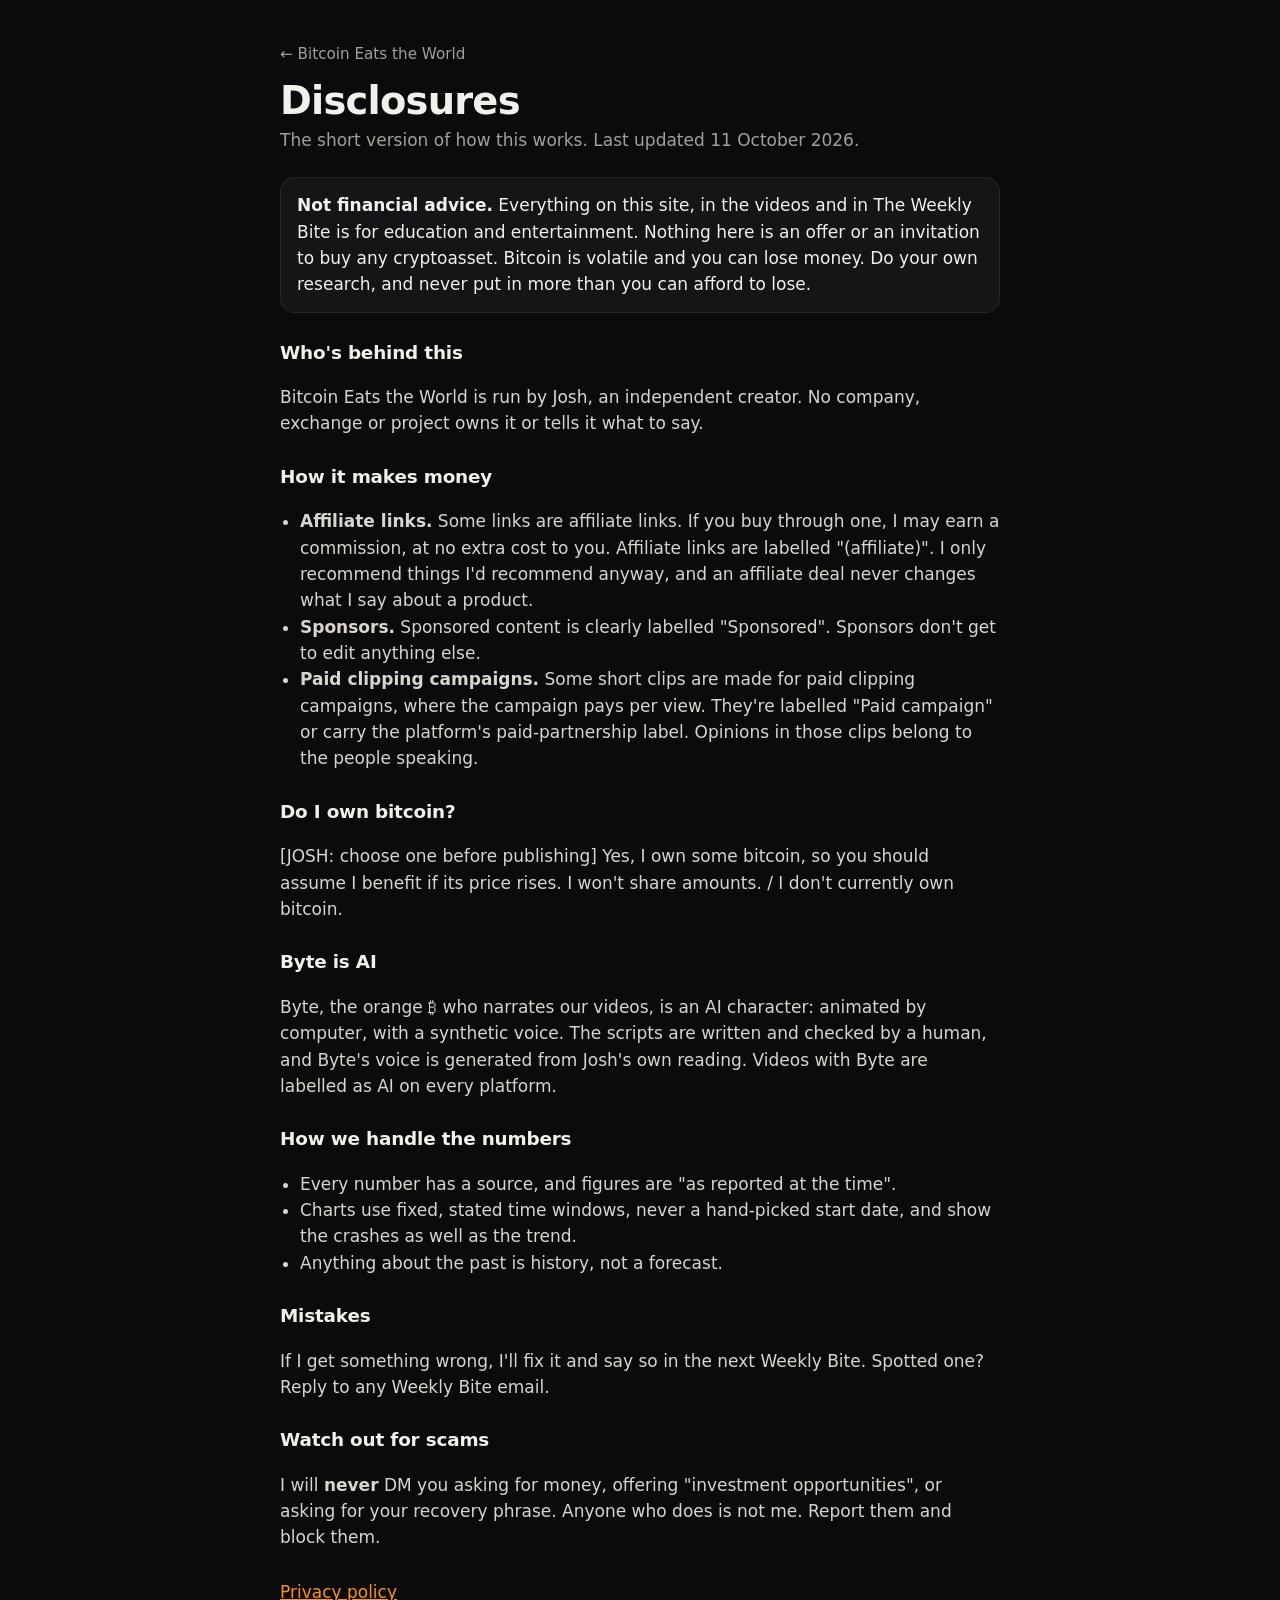
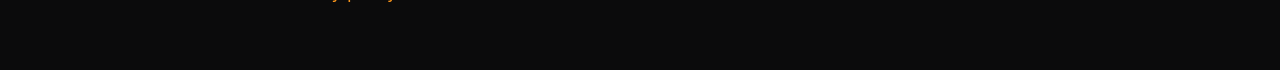
==== disclosures.html @ c58297c7 "Draft disclosures page; link it from the home and prices footers Co-Authored-By: Claude Opus 5.5 <no" ====
<!doctype html>
<html lang="en">
<head>
  <meta charset="utf-8">
  <meta name="viewport" content="width=device-width, initial-scale=1">
  <title>Disclosures | Bitcoin Eats the World</title>
  <meta name="description" content="How Bitcoin Eats the World makes money, what's sponsored or affiliate, how Byte (our AI narrator) works, and how we handle mistakes.">
  <link rel="icon" href="brand/betw-icon-512.png" type="image/png">
  <link rel="canonical" href="https://bitcoineatstheworld.com/disclosures">
  <link rel="stylesheet" href="styles.css?v=2">
  <style>
    .doc { padding: 40px 0 48px; }
    .doc a.home { color: var(--muted); text-decoration: none; font-size: .95rem; }
    .doc h1 { font-size: clamp(1.8rem, 6vw, 2.4rem); margin: 14px 0 6px; }
    .doc .updated { color: var(--muted); margin: 0 0 24px; }
    .doc h2 { font-size: 1.15rem; margin: 26px 0 6px; }
    .doc p, .doc li { color: #d8d5cf; }
    .doc ul { padding-left: 20px; }
    .doc .box { background: var(--panel); border: 1px solid var(--line); border-radius: var(--radius); padding: 14px 16px; margin: 18px 0; }
  </style>
</head>
<body>
<main class="wrap doc">
  <a class="home" href="./">← Bitcoin Eats the World</a>
  <h1>Disclosures</h1>
  <p class="updated">The short version of how this works. Last updated 11 October 2026.</p>

  <div class="box"><strong>Not financial advice.</strong> Everything on this site, in the videos and in The Weekly Bite is for education and entertainment. Nothing here is an offer or an invitation to buy any cryptoasset. Bitcoin is volatile and you can lose money. Do your own research, and never put in more than you can afford to lose.</div>

  <h2>Who's behind this</h2>
  <p>Bitcoin Eats the World is run by Josh, an independent creator. No company, exchange or project owns it or tells it what to say.</p>

  <h2>How it makes money</h2>
  <ul>
    <li><strong>Affiliate links.</strong> Some links are affiliate links. If you buy through one, I may earn a commission, at no extra cost to you. Affiliate links are labelled "(affiliate)". I only recommend things I'd recommend anyway, and an affiliate deal never changes what I say about a product.</li>
    <li><strong>Sponsors.</strong> Sponsored content is clearly labelled "Sponsored". Sponsors don't get to edit anything else.</li>
    <li><strong>Paid clipping campaigns.</strong> Some short clips are made for paid clipping campaigns, where the campaign pays per view. They're labelled "Paid campaign" or carry the platform's paid-partnership label. Opinions in those clips belong to the people speaking.</li>
  </ul>

  <h2>Do I own bitcoin?</h2>
  <p>[JOSH: choose one before publishing] Yes, I own some bitcoin, so you should assume I benefit if its price rises. I won't share amounts. / I don't currently own bitcoin.</p>

  <h2>Byte is AI</h2>
  <p>Byte, the orange ₿ who narrates our videos, is an AI character: animated by computer, with a synthetic voice. The scripts are written and checked by a human, and Byte's voice is generated from Josh's own reading. Videos with Byte are labelled as AI on every platform.</p>

  <h2>How we handle the numbers</h2>
  <ul>
    <li>Every number has a source, and figures are "as reported at the time".</li>
    <li>Charts use fixed, stated time windows, never a hand-picked start date, and show the crashes as well as the trend.</li>
    <li>Anything about the past is history, not a forecast.</li>
  </ul>

  <h2>Mistakes</h2>
  <p>If I get something wrong, I'll fix it and say so in the next Weekly Bite. Spotted one? Reply to any Weekly Bite email.</p>

  <h2>Watch out for scams</h2>
  <p>I will <strong>never</strong> DM you asking for money, offering "investment opportunities", or asking for your recovery phrase. Anyone who does is not me. Report them and block them.</p>

  <p style="margin-top:28px"><a href="privacy.html">Privacy policy</a></p>
</main>
</body>
</html>
---- styles.css ----
:root {
  --bg: #0b0b0c;
  --panel: #151517;
  --line: #26262a;
  --text: #f2f0eb;
  --muted: #a3a09a;
  --orange: #f7931a;
  --orange-ink: #1a1206;
  --radius: 14px;
  --max: 720px;
  color-scheme: dark;
}

* { box-sizing: border-box; }

html { -webkit-text-size-adjust: 100%; }

body {
  margin: 0;
  background: var(--bg);
  color: var(--text);
  font: 17px/1.55 "Inter", system-ui, -apple-system, "Segoe UI", Roboto, sans-serif;
}

a { color: var(--orange); }

.wrap { max-width: var(--max); margin: 0 auto; padding: 0 16px; }

/* Hero */
.hero { padding: 56px 0 28px; text-align: center; }
.mark {
  width: 76px; height: 76px; margin: 0 auto 18px; display: block;
  border-radius: 20px;
}
h1 {
  font-size: clamp(2rem, 7vw, 3.1rem); line-height: 1.05; margin: 0 0 12px;
  letter-spacing: -0.02em; font-weight: 800;
}
h1 span { color: var(--orange); }
.lede { color: var(--muted); font-size: 1.1rem; margin: 0 auto; max-width: 34ch; }

/* Social buttons */
.socials {
  display: grid; grid-template-columns: repeat(2, 1fr); gap: 10px;
  margin: 28px 0 8px;
}
.socials a {
  display: flex; align-items: center; justify-content: center; gap: 10px;
  padding: 14px 12px; border-radius: var(--radius);
  background: var(--panel); border: 1px solid var(--line);
  color: var(--text); text-decoration: none; font-weight: 600;
  transition: border-color .15s, transform .15s;
}
.socials a:hover { border-color: var(--orange); transform: translateY(-1px); }
.socials svg { width: 22px; height: 22px; flex: none; }

/* Sections */
section { padding: 36px 0; border-top: 1px solid var(--line); }
h2 { font-size: 1.45rem; margin: 0 0 6px; letter-spacing: -0.01em; }
.sub { color: var(--muted); margin: 0 0 20px; }

/* Signup */
.signup {
  background: linear-gradient(160deg, #1d1609, var(--panel) 60%);
  border: 1px solid #3a2a12; border-radius: var(--radius);
  padding: 24px 20px;
}
.signup .sub { margin-bottom: 14px; }
.signup-slot { min-height: 60px; }
.signup-fallback {
  display: flex; flex-wrap: wrap; align-items: center; gap: 10px; color: var(--muted);
}
.btn {
  display: inline-block; padding: 12px 18px; border-radius: 10px;
  background: var(--orange); color: var(--orange-ink); font-weight: 700; text-decoration: none;
}
.fineprint { color: var(--muted); font-size: .85rem; margin: 12px 0 0; }

/* Clips */
.clips {
  display: grid; gap: 12px; max-width: 460px; margin: 0 auto;
  grid-template-columns: repeat(auto-fit, minmax(140px, 1fr));
}
.clip {
  position: relative; aspect-ratio: 9 / 16; border-radius: var(--radius); overflow: hidden;
  background: #000; border: 1px solid var(--line);
}
.clip button {
  all: unset; cursor: pointer; position: absolute; inset: 0; display: block;
}
.clip img { width: 100%; height: 100%; object-fit: cover; display: block; opacity: .9; }
.clip .play {
  position: absolute; left: 50%; top: 50%; width: 60px; height: 60px; margin: -30px 0 0 -30px;
  border-radius: 50%; background: rgba(0,0,0,.55); display: grid; place-items: center;
}
.clip .play::after {
  content: ""; border-left: 18px solid #fff; border-top: 11px solid transparent;
  border-bottom: 11px solid transparent; margin-left: 5px;
}
.clip .cap {
  position: absolute; left: 0; right: 0; bottom: 0; padding: 28px 10px 10px;
  background: linear-gradient(transparent, rgba(0,0,0,.85));
  font-size: .82rem; line-height: 1.3; font-weight: 600;
}
.clip .tag {
  position: absolute; top: 8px; left: 8px; font-size: .7rem; font-weight: 700;
  background: rgba(0,0,0,.7); padding: 3px 7px; border-radius: 6px; color: var(--muted);
}
.clip iframe { position: absolute; inset: 0; width: 100%; height: 100%; border: 0; }

/* Start here cards */
.cards { display: grid; gap: 10px; }
.card {
  background: var(--panel); border: 1px solid var(--line); border-radius: var(--radius);
  padding: 16px 18px;
}
.card h3 { margin: 0 0 4px; font-size: 1.05rem; }
.card p { margin: 0; color: var(--muted); font-size: .95rem; }
.card a { font-weight: 600; }

/* Footer */
footer {
  border-top: 1px solid var(--line); padding: 28px 0 48px; color: var(--muted); font-size: .85rem;
}
footer p { margin: 0 0 8px; }

/* Plain text pages */
.doc { padding: 40px 0 20px; }
.doc h1 { font-size: 2rem; text-align: left; }
.doc h2 { margin-top: 28px; font-size: 1.15rem; }
.doc p, .doc li { color: #d8d5cf; }

@media (min-width: 640px) {
  .socials { grid-template-columns: repeat(4, 1fr); }
}

/* Beehiiv's form iframe: matching color-scheme lets its transparent background show through on this dark page */
.signup-slot iframe { color-scheme: normal; }
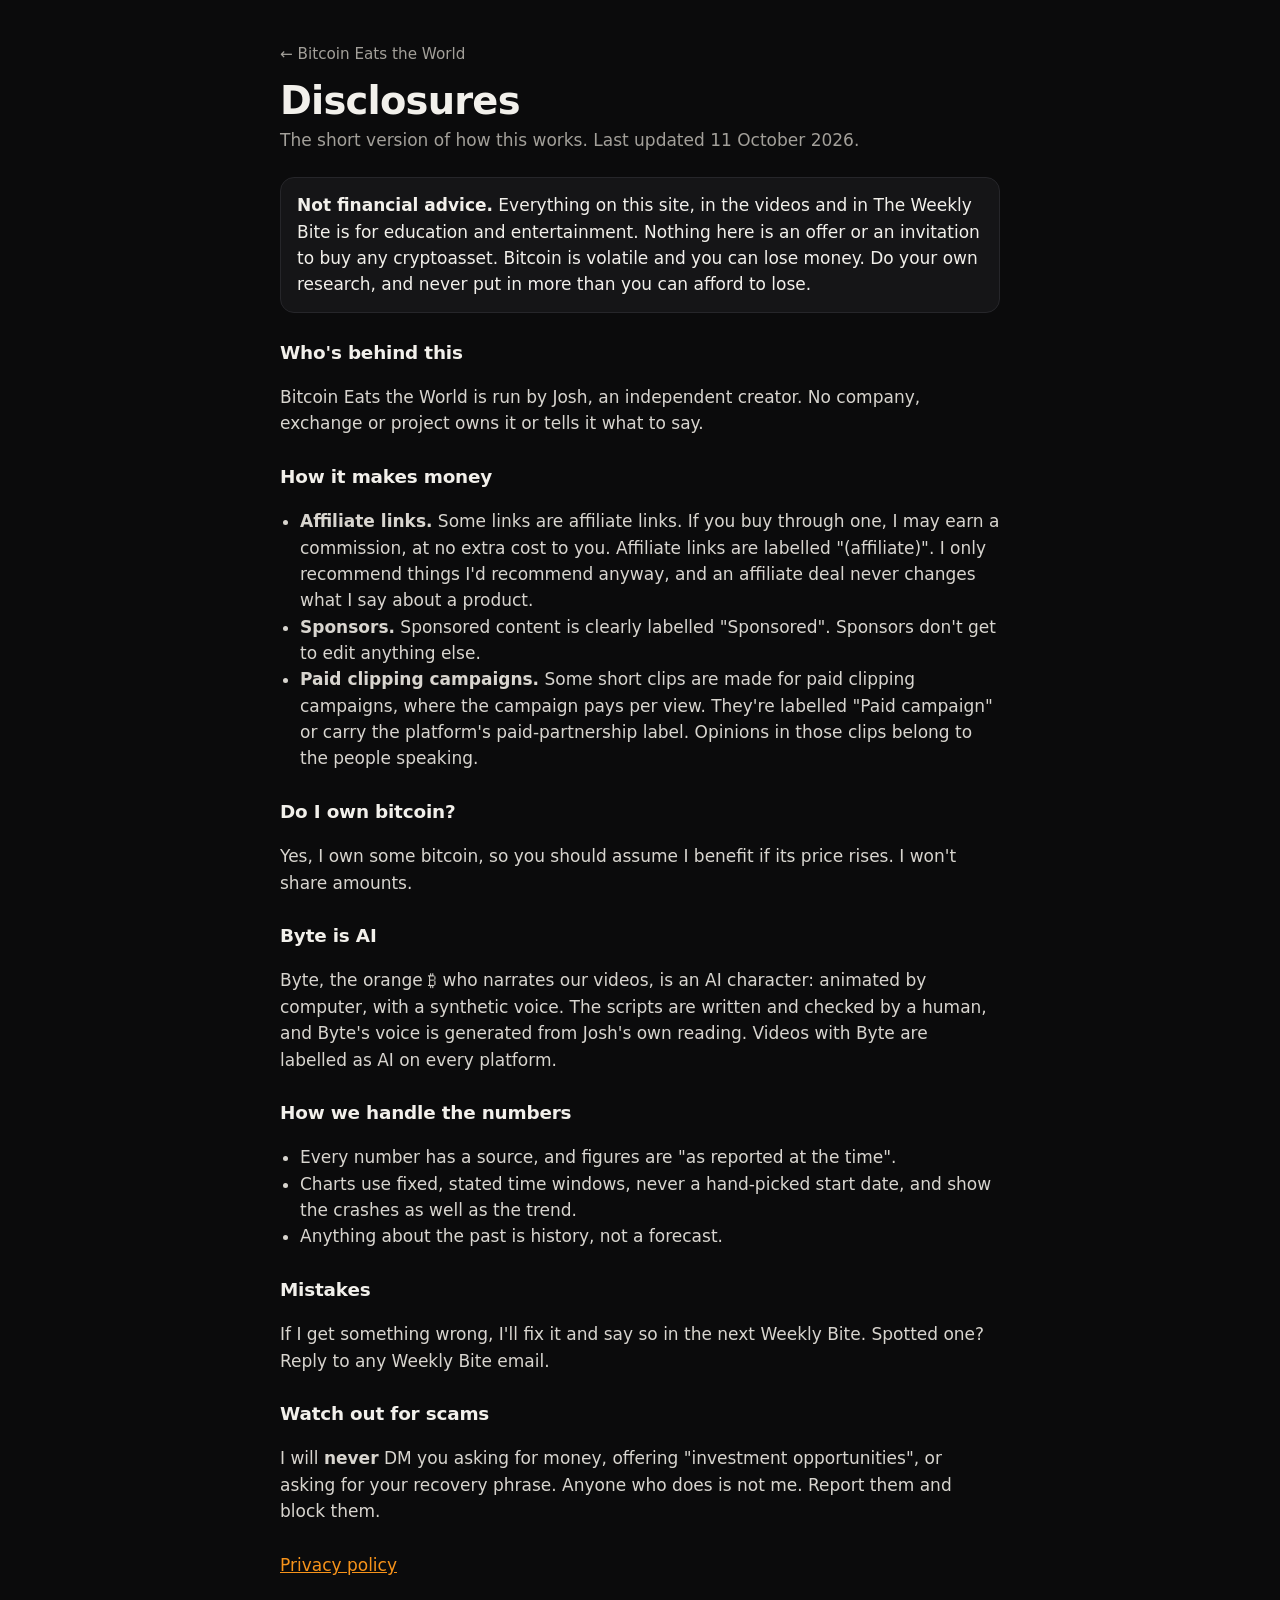
==== commit e39c7aee: "Prices page: commodities, currencies and stock index charts; daily auto-refresh; disclosure line set" ====
--- a/disclosures.html
+++ b/disclosures.html
@@ -5,7 +5,7 @@
   <meta name="viewport" content="width=device-width, initial-scale=1">
   <title>Disclosures | Bitcoin Eats the World</title>
   <meta name="description" content="How Bitcoin Eats the World makes money, what's sponsored or affiliate, how Byte (our AI narrator) works, and how we handle mistakes.">
-  <link rel="icon" href="brand/betw-icon-512.png" type="image/png">
+  <link rel="icon" href="brand/byte-avatar-512.png" type="image/png">
   <link rel="canonical" href="https://bitcoineatstheworld.com/disclosures">
   <link rel="stylesheet" href="styles.css?v=2">
   <style>
@@ -38,7 +38,7 @@
   </ul>
 
   <h2>Do I own bitcoin?</h2>
-  <p>[JOSH: choose one before publishing] Yes, I own some bitcoin, so you should assume I benefit if its price rises. I won't share amounts. / I don't currently own bitcoin.</p>
+  <p>Yes, I own some bitcoin, so you should assume I benefit if its price rises. I won't share amounts.</p>
 
   <h2>Byte is AI</h2>
   <p>Byte, the orange ₿ who narrates our videos, is an AI character: animated by computer, with a synthetic voice. The scripts are written and checked by a human, and Byte's voice is generated from Josh's own reading. Videos with Byte are labelled as AI on every platform.</p>
